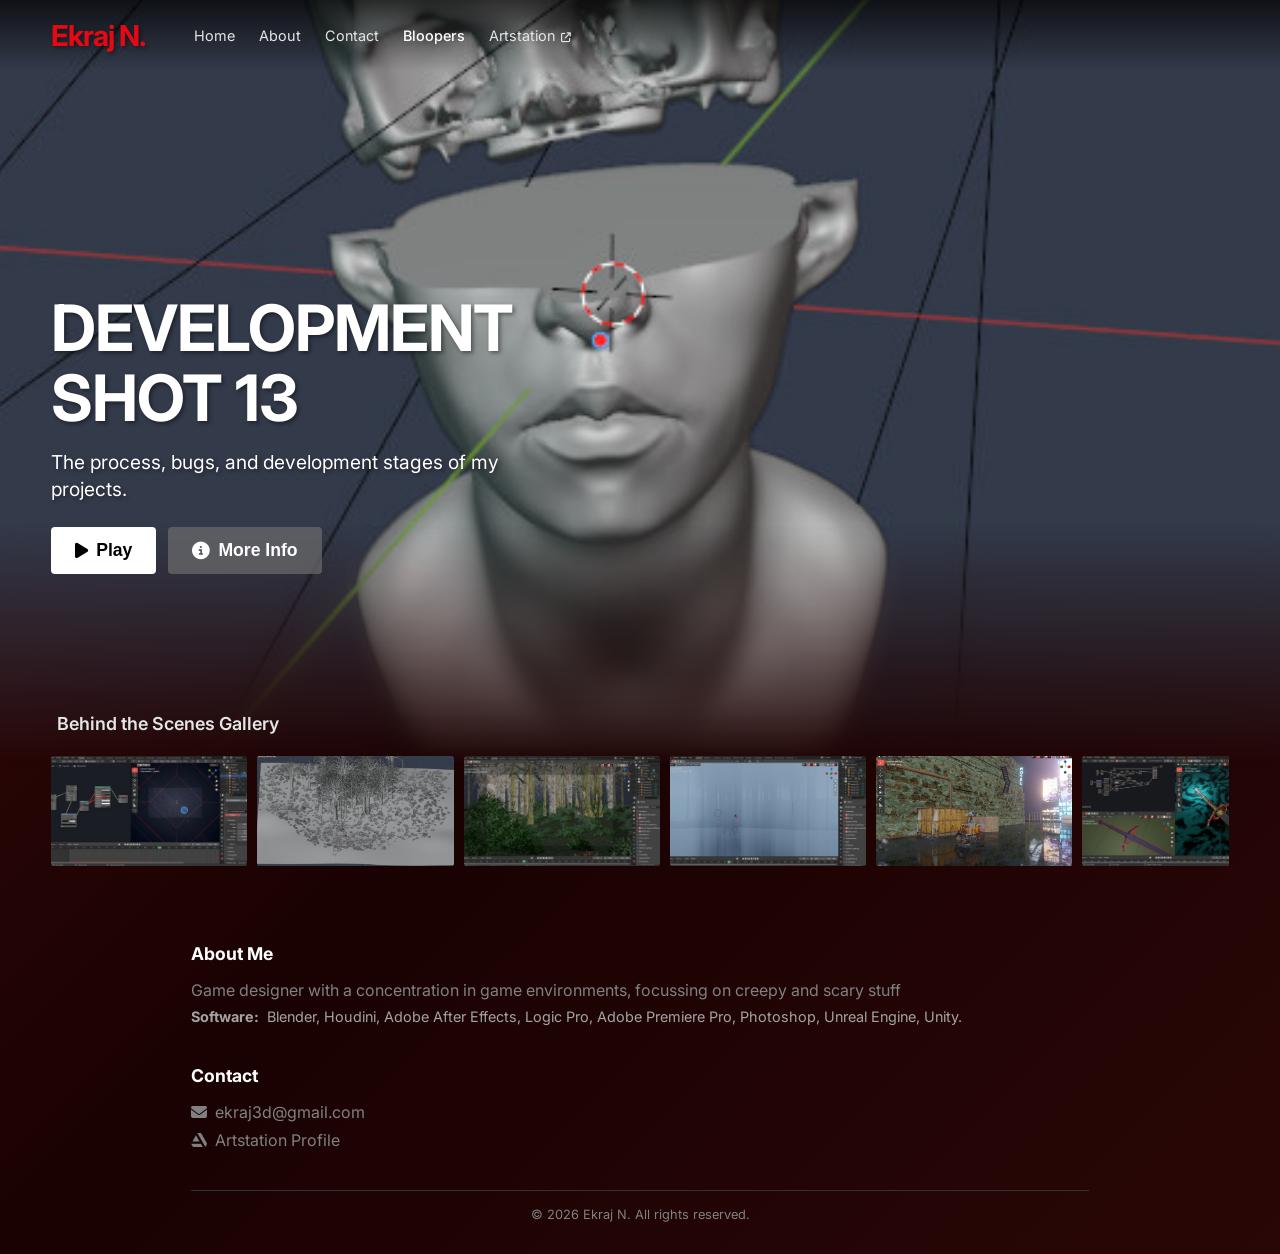
==== bloopers.html @ f1709b17 "Initial commit" ====
<!DOCTYPE html>
<html lang="en">

<head>
    <meta charset="UTF-8">
    <meta name="viewport" content="width=device-width, initial-scale=1.0">
    <title>Ekraj N. | Bloopers</title>
    <link rel="stylesheet" href="style.css">
    <link rel="preconnect" href="https://fonts.googleapis.com">
    <link rel="preconnect" href="https://fonts.gstatic.com" crossorigin>
    <link
        href="https://fonts.googleapis.com/css2?family=Netflix+Sans:wght@300;400;500;700&family=Inter:wght@300;400;600;700&display=swap"
        rel="stylesheet">
    <link rel="stylesheet" href="https://cdnjs.cloudflare.com/ajax/libs/font-awesome/6.4.0/css/all.min.css">
</head>

<body>
    <!-- Intro Animation Overlays -->
    <div class="intro-screen" id="intro-screen"></div>
    <h1 class="intro-brand" id="intro-brand">Ekraj N.</h1>

    <nav class="navbar" id="navbar">
        <div class="nav-brand" id="main-brand" style="opacity: 0;"><a href="index.html"
                style="color: inherit; text-decoration: none;">Ekraj N.</a></div>
        <ul class="nav-links">
            <li><a href="index.html">Home</a></li>
            <li><a href="#about-section">About</a></li>
            <li><a href="#contact-section">Contact</a></li>
            <li><a href="#" class="active">Bloopers</a></li>
            <li><a href="https://www.artstation.com/ekraj_1503" target="_blank" rel="noopener noreferrer">Artstation <i
                        class="fa-solid fa-arrow-up-right-from-square"
                        style="font-size: 0.7em; margin-left: 2px;"></i></a></li>
        </ul>
    </nav>

    <header class="hero" id="hero">
        <div class="hero-media-container" id="hero-media-container">
            <!-- Hero Video/Image injected here -->
            <div class="hero-vignette"></div>
        </div>
        <div class="hero-content">
            <h1 class="hero-title" id="hero-title">Behind the Scenes</h1>
            <p class="hero-description" id="hero-description">The process, bugs, and development stages of my projects.
            </p>
            <div class="hero-buttons">
                <button class="btn btn-play" id="hero-play-btn"><i class="fa-solid fa-play"></i> Play</button>
                <button class="btn btn-info" id="hero-info-btn"><i class="fa-solid fa-circle-info"></i> More
                    Info</button>
            </div>
        </div>
    </header>

    <main class="content-rows" id="main-content">
        <!-- Rows will be injected here by JS -->
    </main>

    <footer class="site-footer">
        <div class="footer-content">
            <div class="footer-section" id="about-section">
                <h3>About Me</h3>
                <p>Game designer with a concentration in game environments, focussing on creepy and scary stuff</p>
                <p class="software-skills" style="margin-top: 0.5rem; color: #a4a4a4; font-size: 0.9rem;">
                    <strong>Software:</strong> Blender, Houdini, Adobe After Effects, Logic Pro, Adobe Premiere Pro,
                    Photoshop, Unreal Engine, Unity.
                </p>
            </div>
            <div class="footer-section" id="contact-section">
                <h3>Contact</h3>
                <p><i class="fa-solid fa-envelope"></i> <a href="mailto:ekraj3d@gmail.com">ekraj3d@gmail.com</a></p>
                <p><i class="fa-brands fa-artstation"></i> <a href="https://www.artstation.com/ekraj_1503"
                        target="_blank">Artstation Profile</a></p>
            </div>
        </div>
        <div class="footer-bottom">
            <p>&copy; 2026 Ekraj N. All rights reserved.</p>
        </div>
    </footer>

    <!-- Netflix-style Modal -->
    <div class="modal-overlay" id="modal">
        <div class="modal-content">
            <button class="modal-close" id="modal-close"><i class="fa-solid fa-xmark"></i></button>
            <div class="modal-media" id="modal-media-container">
                <!-- Media injected here -->
                <div class="modal-vignette"></div>
            </div>
            <div class="modal-info">
                <h2 class="modal-title" id="modal-title">Project Title</h2>
                <div class="modal-meta">
                    <span class="match">98% Match</span>
                    <span class="year">2026</span>
                    <span class="rating">HD</span>
                </div>
                <p class="modal-desc">Design work by Ekraj N.</p>
            </div>
        </div>
    </div>

    <script src="bloopers.js"></script>
</body>

</html>
---- style.css ----
:root {
    --bg-main: #141414;
    --text-main: #ffffff;
    --text-muted: #808080;
    --red-brand: #e50914;
    --nav-bg: rgba(20, 20, 20, 0.95);
    --transition: 0.3s ease-in-out;
}

* {
    margin: 0;
    padding: 0;
    box-sizing: border-box;
}

body {
    background: linear-gradient(-45deg, #0a0101, #3a0b0b, #1a0202, #5a1010, #0a0101);
    background-size: 400% 400%;
    /* animation removed in favor of JS mouse tracking */
    background-position: 50% 50%;
    color: var(--text-main);
    font-family: 'Inter', -apple-system, BlinkMacSystemFont, 'Segoe UI', Roboto, sans-serif;
    overflow-x: hidden;
    -webkit-font-smoothing: antialiased;
}

/* Intro Animation */
.intro-brand {
    position: fixed;
    top: 50%;
    left: 50%;
    transform: translate(-50%, -50%);
    font-size: 5rem;
    color: var(--red-brand);
    font-weight: 700;
    z-index: 10000;
    margin: 0;
    text-shadow: 2px 2px 10px rgba(0, 0, 0, 0.8);
    transition: all 1s cubic-bezier(0.85, 0, 0.15, 1);
    letter-spacing: -1px;
}

.intro-brand.shrink {
    top: 35px;
    /* Half of navbar height */
    left: 4%;
    /* Match navbar padding */
    transform: translate(0, -50%);
    font-size: 1.8rem;
    text-shadow: 2px 2px 4px rgba(0, 0, 0, 0.4);
}

.intro-screen {
    position: fixed;
    top: 0;
    left: 0;
    width: 100%;
    height: 100%;
    background: #0a0101;
    /* Very dark red/black */
    z-index: 9999;
    transition: opacity 1s ease;
}

.intro-screen.fade {
    opacity: 0;
    pointer-events: none;
}

/* Typography */
h1,
h2,
h3,
h4 {
    font-weight: 700;
}

/* Navbar */
.navbar {
    position: fixed;
    top: 0;
    width: 100%;
    height: 70px;
    padding: 0 4%;
    display: flex;
    align-items: center;
    z-index: 100;
    background: linear-gradient(to bottom, rgba(0, 0, 0, 0.7) 0%, transparent 100%);
    transition: background-color var(--transition);
}

.navbar.scrolled {
    background-color: var(--bg-main);
}

.nav-brand {
    font-size: 1.8rem;
    font-weight: 700;
    color: var(--red-brand);
    margin-right: 3rem;
    text-shadow: 2px 2px 4px rgba(0, 0, 0, 0.4);
    letter-spacing: -1px;
}

.nav-links {
    list-style: none;
    display: flex;
    gap: 1.5rem;
}

.nav-links a {
    color: #e5e5e5;
    text-decoration: none;
    font-size: 0.9rem;
    transition: color 0.2s;
}

.nav-links a:hover,
.nav-links a.active {
    color: white;
    font-weight: 500;
}

/* Hero Section */
.hero {
    position: relative;
    height: 85vh;
    width: 100%;
    margin-bottom: 3vw;
}

.hero-media-container {
    position: absolute;
    top: 0;
    left: 0;
    width: 100%;
    height: 100%;
    z-index: 0;
    overflow: hidden;
    -webkit-mask-image: linear-gradient(to top, transparent 0%, black 15rem);
    mask-image: linear-gradient(to top, transparent 0%, black 15rem);
}

.hero-media-container video,
.hero-media-container img {
    width: 100%;
    height: 100%;
    object-fit: cover;
    transform: scale(1.05);
    /* Prevent edges showing on load */
}

/* The gradient that fades the video into the background row color */
.hero-vignette {
    position: absolute;
    bottom: 0;
    left: 0;
    width: 100%;
    height: 15rem;
    backdrop-filter: blur(12px);
    -webkit-backdrop-filter: blur(12px);
    -webkit-mask-image: linear-gradient(to top, black 0%, transparent 100%);
    mask-image: linear-gradient(to top, black 0%, transparent 100%);
    z-index: 1;
    pointer-events: none;
}

.hero-content {
    position: absolute;
    bottom: 25%;
    left: 4%;
    width: 40%;
    z-index: 2;
    text-shadow: 2px 2px 4px rgba(0, 0, 0, 0.45);
}

.hero-title {
    font-size: 4rem;
    line-height: 1.1;
    margin-bottom: 1rem;
    text-transform: uppercase;
    letter-spacing: -1px;
}

.hero-description {
    font-size: 1.2rem;
    font-weight: 400;
    margin-bottom: 1.5rem;
    line-height: 1.4;
    color: #fff;
    text-shadow: 2px 2px 4px rgba(0, 0, 0, 0.45);
}

.btn {
    padding: 0.8rem 1.5rem;
    border-radius: 4px;
    font-size: 1.1rem;
    font-weight: 600;
    border: none;
    cursor: pointer;
    display: inline-flex;
    align-items: center;
    gap: 0.5rem;
    transition: all 0.2s;
}

.btn-play {
    background-color: white;
    color: black;
}

.btn-play:hover {
    background-color: rgba(255, 255, 255, 0.7);
}

.btn-info {
    background-color: rgba(109, 109, 110, 0.7);
    color: white;
    margin-left: 0.5rem;
}

.btn-info:hover {
    background-color: rgba(109, 109, 110, 0.4);
}

/* Rows Content */
.content-rows {
    position: relative;
    z-index: 3;
    margin-top: -10vh;
    /* Pull up to overlap hero slightly */
}

.row {
    margin-bottom: 3vw;
    padding: 0 4%;
    position: relative;
}

.row-header {
    font-size: 1.4vw;
    font-weight: 600;
    margin-bottom: 0.5em;
    color: #e5e5e5;
    padding-left: 0.5%;
}

.slider-container {
    position: relative;
    display: flex;
    align-items: center;
}

.slider {
    display: flex;
    overflow-x: scroll;
    overflow-y: hidden;
    gap: 10px;
    padding: 1vw 0;
    scroll-behavior: smooth;
    -ms-overflow-style: none;
    /* IE and Edge */
    scrollbar-width: none;
    /* Firefox */
}

.slider::-webkit-scrollbar {
    display: none;
    /* Chrome, Safari and Opera */
}

.slider-btn {
    position: absolute;
    top: 0;
    bottom: 0;
    width: 4%;
    background: rgba(0, 0, 0, 0.5);
    border: none;
    color: white;
    font-size: 2vw;
    cursor: pointer;
    z-index: 10;
    opacity: 0;
    transition: opacity 0.2s;
    display: flex;
    align-items: center;
    justify-content: center;
}

.slider-container:hover .slider-btn {
    opacity: 1;
}

.slider-btn:hover {
    background: rgba(0, 0, 0, 0.7);
}

.slider-btn.left {
    left: -4%;
    border-top-right-radius: 4px;
    border-bottom-right-radius: 4px;
}

.slider-btn.right {
    right: -4%;
    border-top-left-radius: 4px;
    border-bottom-left-radius: 4px;
}


/* Card / Item */
.item {
    flex: 0 0 16.66%;
    /* 6 items per row approx */
    max-width: 16.66%;
    position: relative;
    border-radius: 0.2vw;
    transition: transform var(--transition);
    cursor: pointer;
}

.item-media {
    width: 100%;
    aspect-ratio: 16 / 9;
    border-radius: 0.2vw;
    object-fit: cover;
    display: block;
}

/* Netflix Hover scaling logic */
.item:hover {
    transform: scale(1.4);
    z-index: 99;
}

/* Adjust transform origins for edge items so they don't break viewport */
.item:first-child:hover {
    transform-origin: left center;
}

.item:last-child:hover {
    transform-origin: right center;
}

/* In-card hover info (appears when scaled) */
.item-info {
    position: absolute;
    bottom: 0;
    left: 0;
    right: 0;
    background: linear-gradient(to top, #141414 0%, transparent 100%);
    padding: 10px;
    opacity: 0;
    transition: opacity 0.3s;
    border-bottom-left-radius: 0.2vw;
    border-bottom-right-radius: 0.2vw;
    display: flex;
    align-items: flex-end;
}

.item:hover .item-info {
    opacity: 1;
    transition-delay: 0.2s;
    /* Wait for scale to finish */
}

.item-title {
    font-size: 0.7vw;
    font-weight: 600;
}


/* Footer */
.site-footer {
    max-width: 1000px;
    margin: 4rem auto 2rem;
    padding: 0 4%;
    color: var(--text-muted);
}

.footer-content {
    display: flex;
    justify-content: space-between;
    margin-bottom: 2rem;
    flex-wrap: wrap;
    gap: 2rem;
}

.footer-section h3 {
    color: white;
    font-size: 1.1rem;
    margin-bottom: 1rem;
}

.footer-section a {
    color: var(--text-muted);
    text-decoration: none;
    transition: color 0.2s;
}

.footer-section a:hover {
    color: white;
    text-decoration: underline;
}

.footer-section p {
    margin-bottom: 0.5rem;
    display: flex;
    align-items: center;
    gap: 8px;
}

.footer-bottom {
    font-size: 0.8rem;
    text-align: center;
    padding-top: 1rem;
    border-top: 1px solid #333;
}


/* Netflix Modal */
.modal-overlay {
    position: fixed;
    top: 0;
    left: 0;
    width: 100%;
    height: 100%;
    background-color: rgba(0, 0, 0, 0.7);
    z-index: 1000;
    display: flex;
    justify-content: center;
    align-items: flex-start;
    padding-top: 2rem;
    opacity: 0;
    pointer-events: none;
    transition: opacity 0.3s ease;
    overflow-y: auto;
}

.modal-overlay.active {
    opacity: 1;
    pointer-events: auto;
}

.modal-content {
    background-color: var(--bg-main);
    width: 90%;
    max-width: 850px;
    border-radius: 8px;
    position: relative;
    box-shadow: 0 24px 50px rgba(0, 0, 0, 0.8);
    margin-bottom: 2rem;
    overflow: hidden;
    transform: scale(0.95);
    transition: transform 0.3s ease;
}

.modal-overlay.active .modal-content {
    transform: scale(1);
}

.modal-media {
    width: 100%;
    height: 480px;
    /* ~16:9 for 850px width */
    background-color: #000;
    position: relative;
}

.modal-media video,
.modal-media img {
    width: 100%;
    height: 100%;
    object-fit: cover;
}

.modal-vignette {
    position: absolute;
    bottom: 0;
    left: 0;
    width: 100%;
    height: 10rem;
    background: linear-gradient(to top, var(--bg-main) 0%, transparent 100%);
}

.modal-close {
    position: absolute;
    top: 1rem;
    right: 1rem;
    width: 36px;
    height: 36px;
    border-radius: 50%;
    background-color: #181818;
    color: white;
    border: none;
    font-size: 1.2rem;
    cursor: pointer;
    z-index: 10;
    display: flex;
    justify-content: center;
    align-items: center;
    transition: background-color 0.2s;
}

.modal-close:hover {
    background-color: #333;
}

.modal-info {
    padding: 0 3rem 3rem;
    position: relative;
    top: -3rem;
    /* overlap over the vignette fade */
}

.modal-title {
    font-size: 2.5rem;
    margin-bottom: 1rem;
}

.modal-meta {
    display: flex;
    gap: 10px;
    align-items: center;
    font-size: 1rem;
    margin-bottom: 1rem;
}

.modal-meta .match {
    color: #46d369;
    font-weight: 600;
}

.modal-meta .rating {
    border: 1px solid #808080;
    padding: 0 0.4rem;
    border-radius: 3px;
    font-size: 0.8rem;
}

.modal-desc {
    font-size: 1.1rem;
    line-height: 1.5;
    color: #fff;
    max-width: 80%;
}

/* Responsive adjustments */
@media (max-width: 1024px) {
    .item {
        flex: 0 0 25%;
        max-width: 25%;
    }

    .hero-content {
        width: 60%;
    }

    .hero-title {
        font-size: 3rem;
    }
}

@media (max-width: 768px) {
    .item {
        flex: 0 0 33.33%;
        max-width: 33.33%;
    }

    .hero-content {
        width: 80%;
    }

    .hero-title {
        font-size: 2.5rem;
    }

    .modal-media {
        height: 300px;
    }

    .modal-info {
        padding: 0 1.5rem 2rem;
        top: -1.5rem;
    }
}

@media (max-width: 480px) {
    .item {
        flex: 0 0 50%;
        max-width: 50%;
    }

    .nav-links {
        display: none;
    }
}

/* Custom Scrollbar */
::-webkit-scrollbar {
    width: 8px;
    height: 8px;
    background-color: var(--bg-main);
}

::-webkit-scrollbar-track {
    background: var(--bg-main);
}

::-webkit-scrollbar-thumb {
    background: var(--red-brand);
    border-radius: 4px;
}

::-webkit-scrollbar-thumb:hover {
    background: #f40612;
}
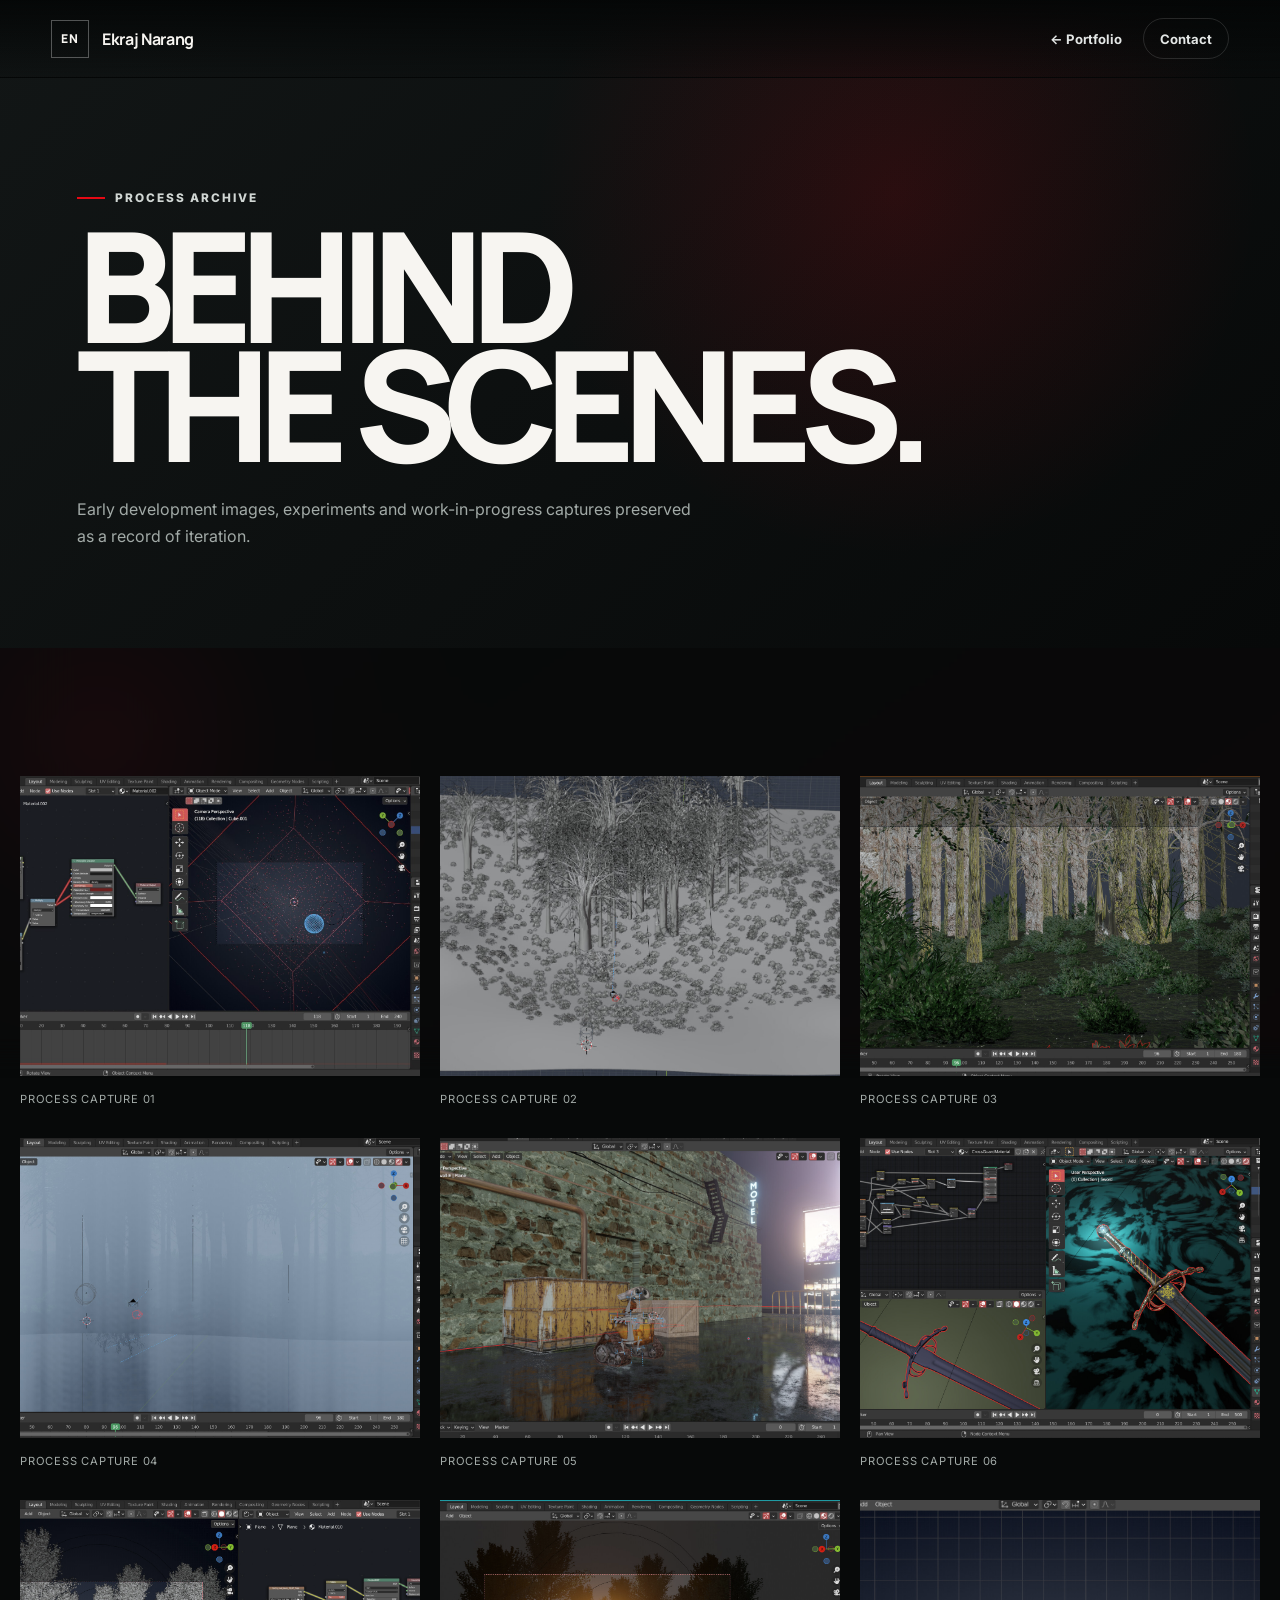
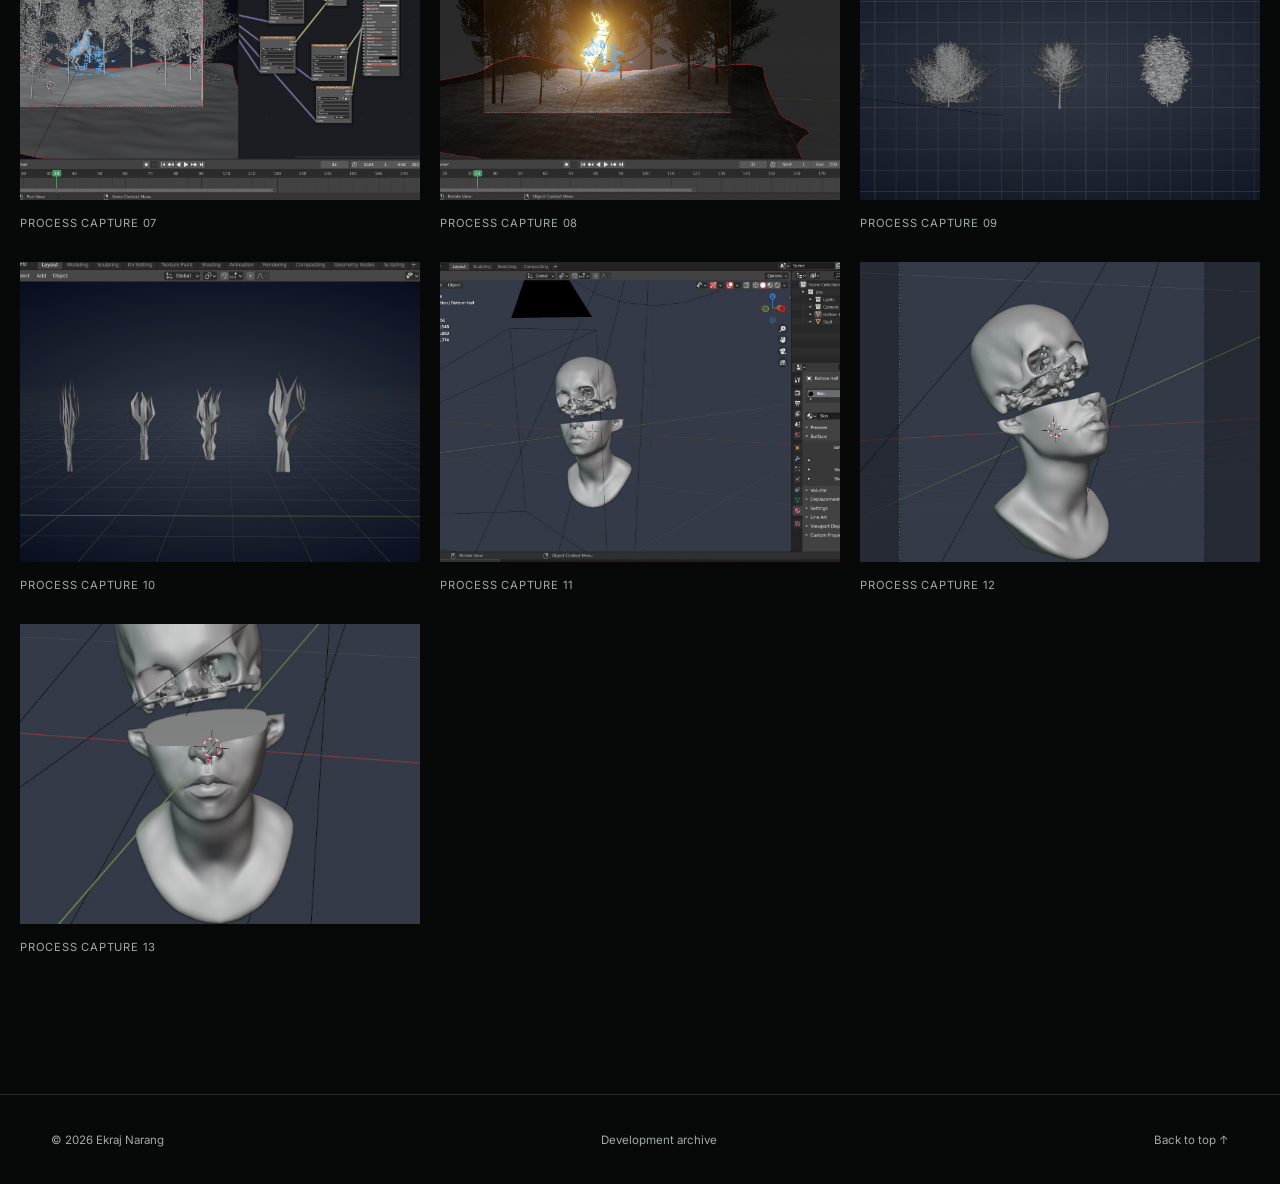
==== commit 52a50eb8: "Launch role-focused portfolio case studies and reel" ====
--- a/bloopers.html
+++ b/bloopers.html
@@ -1,102 +1,25 @@
 <!DOCTYPE html>
 <html lang="en">
-
 <head>
     <meta charset="UTF-8">
     <meta name="viewport" content="width=device-width, initial-scale=1.0">
-    <title>Ekraj N. | Bloopers</title>
-    <link rel="stylesheet" href="style.css">
+    <meta name="description" content="Development archive and behind-the-scenes work by Ekraj Narang.">
+    <meta name="theme-color" content="#070909">
+    <title>Development Archive | Ekraj Narang</title>
     <link rel="preconnect" href="https://fonts.googleapis.com">
     <link rel="preconnect" href="https://fonts.gstatic.com" crossorigin>
-    <link
-        href="https://fonts.googleapis.com/css2?family=Netflix+Sans:wght@300;400;500;700&family=Inter:wght@300;400;600;700&display=swap"
-        rel="stylesheet">
-    <link rel="stylesheet" href="https://cdnjs.cloudflare.com/ajax/libs/font-awesome/6.4.0/css/all.min.css">
+    <link href="https://fonts.googleapis.com/css2?family=Inter:wght@400;500;600;700;800&amp;family=Manrope:wght@500;600;700;800&amp;display=swap" rel="stylesheet">
+    <link rel="stylesheet" href="style.css">
 </head>
-
 <body>
-    <!-- Intro Animation Overlays -->
-    <div class="intro-screen" id="intro-screen"></div>
-    <h1 class="intro-brand" id="intro-brand">Ekraj N.</h1>
-
-    <nav class="navbar" id="navbar">
-        <div class="nav-brand" id="main-brand" style="opacity: 0;"><a href="index.html"
-                style="color: inherit; text-decoration: none;">Ekraj N.</a></div>
-        <ul class="nav-links">
-            <li><a href="index.html">Home</a></li>
-            <li><a href="#about-section">About</a></li>
-            <li><a href="#contact-section">Contact</a></li>
-            <li><a href="#" class="active">Bloopers</a></li>
-            <li><a href="https://www.artstation.com/ekraj_1503" target="_blank" rel="noopener noreferrer">Artstation <i
-                        class="fa-solid fa-arrow-up-right-from-square"
-                        style="font-size: 0.7em; margin-left: 2px;"></i></a></li>
-        </ul>
-    </nav>
-
-    <header class="hero" id="hero">
-        <div class="hero-media-container" id="hero-media-container">
-            <!-- Hero Video/Image injected here -->
-            <div class="hero-vignette"></div>
-        </div>
-        <div class="hero-content">
-            <h1 class="hero-title" id="hero-title">Behind the Scenes</h1>
-            <p class="hero-description" id="hero-description">The process, bugs, and development stages of my projects.
-            </p>
-            <div class="hero-buttons">
-                <button class="btn btn-play" id="hero-play-btn"><i class="fa-solid fa-play"></i> Play</button>
-                <button class="btn btn-info" id="hero-info-btn"><i class="fa-solid fa-circle-info"></i> More
-                    Info</button>
-            </div>
-        </div>
-    </header>
-
-    <main class="content-rows" id="main-content">
-        <!-- Rows will be injected here by JS -->
+    <a class="skip-link" href="#archive-content">Skip to archive</a>
+    <nav class="site-nav scrolled" aria-label="Archive navigation"><a class="brand" href="index.html"><span class="brand-mark">EN</span><span class="brand-name">Ekraj Narang</span></a><div class="case-nav"><a href="index.html#work">← Portfolio</a><a class="nav-contact" href="mailto:ekraj.1503@icloud.com">Contact</a></div></nav>
+    <main id="archive-content">
+        <header class="archive-hero"><div><p class="eyebrow"><span></span> Process archive</p><h1>Behind<br>the scenes.</h1><p>Early development images, experiments and work-in-progress captures preserved as a record of iteration.</p></div></header>
+        <section class="section"><div class="archive-grid" id="archive-grid"></div></section>
     </main>
-
-    <footer class="site-footer">
-        <div class="footer-content">
-            <div class="footer-section" id="about-section">
-                <h3>About Me</h3>
-                <p>Game designer with a concentration in game environments, focussing on creepy and scary stuff</p>
-                <p class="software-skills" style="margin-top: 0.5rem; color: #a4a4a4; font-size: 0.9rem;">
-                    <strong>Software:</strong> Blender, Houdini, Adobe After Effects, Logic Pro, Adobe Premiere Pro,
-                    Photoshop, Unreal Engine, Unity.
-                </p>
-            </div>
-            <div class="footer-section" id="contact-section">
-                <h3>Contact</h3>
-                <p><i class="fa-solid fa-envelope"></i> <a href="mailto:ekraj3d@gmail.com">ekraj3d@gmail.com</a></p>
-                <p><i class="fa-brands fa-artstation"></i> <a href="https://www.artstation.com/ekraj_1503"
-                        target="_blank">Artstation Profile</a></p>
-            </div>
-        </div>
-        <div class="footer-bottom">
-            <p>&copy; 2026 Ekraj N. All rights reserved.</p>
-        </div>
-    </footer>
-
-    <!-- Netflix-style Modal -->
-    <div class="modal-overlay" id="modal">
-        <div class="modal-content">
-            <button class="modal-close" id="modal-close"><i class="fa-solid fa-xmark"></i></button>
-            <div class="modal-media" id="modal-media-container">
-                <!-- Media injected here -->
-                <div class="modal-vignette"></div>
-            </div>
-            <div class="modal-info">
-                <h2 class="modal-title" id="modal-title">Project Title</h2>
-                <div class="modal-meta">
-                    <span class="match">98% Match</span>
-                    <span class="year">2026</span>
-                    <span class="rating">HD</span>
-                </div>
-                <p class="modal-desc">Design work by Ekraj N.</p>
-            </div>
-        </div>
-    </div>
-
-    <script src="bloopers.js"></script>
+    <footer class="site-footer"><span>© 2026 Ekraj Narang</span><span>Development archive</span><a href="#archive-content">Back to top ↑</a></footer>
+    <div class="lightbox" id="lightbox" aria-hidden="true" role="dialog" aria-modal="true" aria-label="Media viewer"><button class="lightbox-close" type="button" aria-label="Close media viewer">×</button><div class="lightbox-stage"></div><p class="lightbox-title"></p></div>
+    <script src="bloopers.js"></script><script src="script.js"></script>
 </body>
-
-</html>+</html>
--- a/style.css
+++ b/style.css
@@ -1,617 +1,61 @@
-:root {
-    --bg-main: #141414;
-    --text-main: #ffffff;
-    --text-muted: #808080;
-    --red-brand: #e50914;
-    --nav-bg: rgba(20, 20, 20, 0.95);
-    --transition: 0.3s ease-in-out;
-}
+:root{--bg:#070909;--surface:#0d1111;--surface-2:#131818;--text:#f7f5f1;--muted:#a2aaa7;--line:rgba(255,255,255,.13);--accent:#e50914;--accent-soft:#ff3942;--teal:#36d0bd;--pointer-x:54%;--pointer-y:32%;--pointer-x-alt:16%;--pointer-y-alt:74%;--max:1240px;--nav-height:78px;--ease:cubic-bezier(.2,.75,.2,1)}
+*{box-sizing:border-box}html{scroll-behavior:smooth;background:var(--bg)}body{position:relative;isolation:isolate;min-height:100vh;margin:0;background:var(--bg);color:var(--text);font-family:"Inter",system-ui,sans-serif;-webkit-font-smoothing:antialiased;overflow-x:hidden}body::before{content:"";position:fixed;z-index:-1;inset:-12vmax;pointer-events:none;background:radial-gradient(48vmax circle at var(--pointer-x) var(--pointer-y),rgba(54,208,189,.105),rgba(23,92,85,.04) 28%,transparent 66%),radial-gradient(44vmax circle at var(--pointer-x-alt) var(--pointer-y-alt),rgba(164,12,39,.1),rgba(92,8,28,.035) 32%,transparent 68%),linear-gradient(145deg,#080a0a 0%,#070909 52%,#0b0708 100%);filter:blur(10px);transform:translateZ(0)}img{display:block;max-width:100%}a{color:inherit}.sr-only{position:absolute;width:1px;height:1px;padding:0;margin:-1px;overflow:hidden;clip:rect(0,0,0,0);white-space:nowrap;border:0}.skip-link{position:fixed;top:10px;left:10px;z-index:9999;padding:.8rem 1rem;background:white;color:black;transform:translateY(-150%)}.skip-link:focus{transform:translateY(0)}
+.site-nav{position:fixed;inset:0 0 auto;z-index:1000;height:var(--nav-height);padding:0 clamp(1.2rem,4vw,4rem);display:flex;align-items:center;justify-content:space-between;background:linear-gradient(180deg,rgba(4,6,6,.92),rgba(4,6,6,.15));border-bottom:1px solid transparent;transition:background .3s,border-color .3s}.site-nav.scrolled{background:rgba(7,9,9,.9);border-color:var(--line);backdrop-filter:blur(18px)}.brand{display:inline-flex;align-items:center;gap:.8rem;text-decoration:none}.brand-mark{width:38px;height:38px;display:grid;place-items:center;border:1px solid rgba(255,255,255,.3);font-family:"Manrope",sans-serif;font-size:.76rem;font-weight:800;letter-spacing:.08em}.brand-name{font-family:"Manrope",sans-serif;font-weight:700;letter-spacing:-.02em}.nav-links{display:flex;align-items:center;gap:clamp(1rem,2vw,2rem)}.nav-links a{color:#e2e5e3;text-decoration:none;font-size:.86rem;font-weight:600}.nav-links a:hover,.nav-links a:focus-visible{color:white}.nav-contact{border:1px solid var(--line);padding:.7rem 1rem;border-radius:999px}.nav-toggle{display:none;background:none;border:0;width:42px;height:42px;color:white}.nav-toggle>span:not(.sr-only){display:block;width:24px;height:1px;margin:6px auto;background:currentColor}
+.portfolio-hero{position:relative;min-height:100svh;display:flex;align-items:flex-end;padding:calc(var(--nav-height) + 5rem) clamp(1.2rem,6vw,6rem) 9rem;isolation:isolate}.hero-media,.hero-shade{position:absolute;inset:0;z-index:-2}.hero-media img{width:100%;height:100%;object-fit:cover;object-position:center 58%;filter:saturate(.76) contrast(1.06) brightness(.68);transform:scale(1.015)}.hero-shade{z-index:-1;background:linear-gradient(90deg,rgba(2,4,4,.97) 0%,rgba(2,4,4,.78) 42%,rgba(2,4,4,.18) 72%),linear-gradient(0deg,#070909 0%,transparent 36%),radial-gradient(circle at 74% 46%,transparent 0,rgba(0,0,0,.3) 68%)}.hero-copy{width:min(810px,75vw)}.eyebrow{margin:0 0 1.2rem;display:flex;align-items:center;gap:.65rem;color:#d0d6d3;font-size:.74rem;font-weight:800;letter-spacing:.16em;text-transform:uppercase}.eyebrow>span{width:28px;height:2px;background:var(--accent)}.hero-copy h1,.section h2{font-family:"Manrope",sans-serif;letter-spacing:-.055em;line-height:.98}.hero-copy h1{margin:0;max-width:790px;font-size:clamp(3.25rem,7.4vw,7.2rem)}.hero-lede{max-width:690px;margin:1.65rem 0 0;color:#d4d8d6;font-size:clamp(1rem,1.5vw,1.28rem);line-height:1.7}.hero-actions{margin-top:2.1rem;display:flex;flex-wrap:wrap;gap:.8rem}.button{min-height:50px;display:inline-flex;align-items:center;justify-content:center;padding:.85rem 1.2rem;border-radius:4px;text-decoration:none;font-size:.9rem;font-weight:800;transition:transform .25s var(--ease),background .25s,color .25s}.button:hover{transform:translateY(-2px)}.button-primary{background:var(--text);color:#090b0b}.button-primary:hover{background:var(--accent-soft);color:white}.button-ghost{border:1px solid rgba(255,255,255,.28);background:rgba(255,255,255,.07);backdrop-filter:blur(12px)}.button-ghost:hover{background:rgba(255,255,255,.14)}.hero-proof{position:absolute;left:clamp(1.2rem,6vw,6rem);right:clamp(1.2rem,6vw,6rem);bottom:2rem;display:flex;gap:clamp(1.2rem,4vw,4rem);padding-top:1.25rem;border-top:1px solid var(--line)}.hero-proof div{display:flex;align-items:baseline;gap:.65rem}.hero-proof strong{font-family:"Manrope",sans-serif;font-size:1.15rem}.hero-proof span{color:var(--muted);font-size:.75rem}.scroll-cue{position:absolute;right:clamp(1.2rem,4vw,4rem);bottom:2rem;width:32px;height:32px;border:1px solid var(--line);border-radius:50%}.scroll-cue span{position:absolute;width:6px;height:6px;left:12px;top:10px;border-right:1px solid white;border-bottom:1px solid white;transform:rotate(45deg)}
+.section{width:min(calc(100% - 2.4rem),var(--max));margin:0 auto;padding:clamp(5.5rem,10vw,9rem) 0}.section-heading{display:grid;grid-template-columns:1.1fr .9fr;gap:3rem;align-items:end;margin-bottom:2.4rem}.section-heading .eyebrow{grid-column:1/-1;margin-bottom:-.8rem}.section h2{margin:0;font-size:clamp(2.7rem,6vw,5.8rem)}.section-heading>p:last-child{margin:0 0 .35rem;color:var(--muted);line-height:1.7}.featured-section{border-bottom:1px solid var(--line)}.feature-card{display:grid;grid-template-columns:minmax(0,1.45fr) minmax(320px,.55fr);background:var(--surface);border:1px solid var(--line);overflow:hidden}.feature-image{position:relative;min-height:520px;overflow:hidden}.feature-image img{width:100%;height:100%;object-fit:cover;transition:transform .8s var(--ease),filter .5s}.feature-image::after{content:"";position:absolute;inset:0;background:linear-gradient(0deg,rgba(0,0,0,.52),transparent 45%)}.feature-image:hover img{transform:scale(1.035);filter:brightness(1.08)}.play-chip{position:absolute;z-index:1;left:1.4rem;bottom:1.4rem;display:inline-flex;align-items:center;gap:.6rem;padding:.75rem 1rem;background:rgba(7,9,9,.72);border:1px solid rgba(255,255,255,.25);border-radius:999px;backdrop-filter:blur(12px);font-size:.82rem;font-weight:800}.feature-details{padding:clamp(2rem,4vw,4.2rem);display:flex;flex-direction:column;justify-content:center}.project-kicker{color:var(--teal);font-size:.72rem;font-weight:800;letter-spacing:.08em;text-transform:uppercase}.feature-details h3{margin:.55rem 0 1.2rem;font-family:"Manrope",sans-serif;font-size:clamp(1.7rem,3vw,2.7rem);line-height:1.12;letter-spacing:-.04em}.feature-details>p:not(.project-kicker){margin:0;color:var(--muted);line-height:1.72}.tag-list{display:flex;flex-wrap:wrap;gap:.5rem;list-style:none;padding:0;margin:1.8rem 0}.tag-list li{padding:.52rem .7rem;border:1px solid var(--line);border-radius:999px;color:#d7dcda;font-size:.72rem}.placeholder-section{min-height:40vh;border-bottom:1px solid var(--line)}
+@media(max-width:900px){.nav-toggle{display:block}.nav-links{position:fixed;inset:var(--nav-height) 0 auto;padding:1.2rem;flex-direction:column;align-items:stretch;background:rgba(7,9,9,.98);border-bottom:1px solid var(--line);transform:translateY(-120%);opacity:0;transition:.35s var(--ease)}.nav-links.open{transform:translateY(0);opacity:1}.nav-links a{padding:.8rem}.nav-contact{text-align:center}.portfolio-hero{padding-bottom:11rem}.hero-copy{width:100%}.hero-shade{background:linear-gradient(90deg,rgba(2,4,4,.93),rgba(2,4,4,.45)),linear-gradient(0deg,#070909 0%,transparent 55%)}.hero-proof{flex-wrap:wrap;gap:.75rem 1.4rem}.hero-proof div{flex-direction:column;gap:.1rem}.scroll-cue{display:none}.section-heading,.feature-card{grid-template-columns:1fr}.feature-image{min-height:420px}}
+@media(max-width:560px){.brand-name{display:none}.portfolio-hero{min-height:860px;padding-top:8rem}.hero-media img{object-position:62% center}.hero-copy h1{font-size:clamp(3.1rem,15vw,4.7rem)}.hero-lede{font-size:.96rem}.hero-actions .button{width:100%}.hero-proof span{max-width:110px}.feature-image{min-height:320px}}
+@media(prefers-reduced-motion:reduce){*,*::before,*::after{scroll-behavior:auto!important;transition-duration:.01ms!important;animation-duration:.01ms!important}}
 
-* {
-    margin: 0;
-    padding: 0;
-    box-sizing: border-box;
-}
+/* Shared interaction and editorial sections */
+.reveal{opacity:0;transform:translateY(24px);transition:opacity .7s var(--ease),transform .7s var(--ease)}
+.reveal.visible{opacity:1;transform:none}
+.text-link{width:fit-content;text-decoration:none;padding-bottom:.25rem;border-bottom:1px solid var(--accent);font-size:.84rem;font-weight:800}.text-link span{margin-left:.35rem}
+.work-section,.experience-section,.resume-section,.about-section{border-bottom:1px solid var(--line)}
+.filter-bar{display:flex;flex-wrap:wrap;gap:.5rem;margin:0 0 2rem}.filter-button{border:1px solid var(--line);border-radius:999px;background:transparent;color:var(--muted);padding:.72rem 1rem;font:700 .76rem "Inter",sans-serif;cursor:pointer;transition:.25s}.filter-button:hover,.filter-button:focus-visible,.filter-button.active{background:var(--text);border-color:var(--text);color:#070909}
+.work-grid{display:grid;grid-template-columns:repeat(12,1fr);gap:1.5rem}.work-card{grid-column:span 4}.work-card:nth-child(1),.work-card:nth-child(6),.work-card:nth-child(11),.work-card:nth-child(16),.work-card:nth-child(21){grid-column:span 8}.work-card[hidden]{display:none}.media-button{position:relative;width:100%;aspect-ratio:16/10;padding:0;border:0;background:#111;overflow:hidden;cursor:zoom-in}.media-button img,.media-button video{width:100%;height:100%;object-fit:cover;filter:saturate(.82) contrast(1.04);transition:transform .65s var(--ease),filter .4s}.media-button:hover img,.media-button:hover video{transform:scale(1.04);filter:saturate(1) brightness(1.06)}.media-button::after{content:"";position:absolute;inset:0;background:linear-gradient(0deg,rgba(0,0,0,.65),transparent 45%);pointer-events:none}.media-type{position:absolute;z-index:1;left:1rem;bottom:1rem;color:#fff;font-size:.68rem;font-weight:800;letter-spacing:.08em;text-transform:uppercase}.work-card h3{margin:1rem 0 .35rem;font:700 1.15rem "Manrope",sans-serif;letter-spacing:-.025em}.work-card p{margin:0;color:var(--muted);font-size:.86rem;line-height:1.6}
+.discipline-band{overflow:hidden;border-block:1px solid var(--line);background:#0b0e0e}.discipline-track{width:max-content;display:flex;align-items:center;gap:2.2rem;padding:1.35rem 0;animation:drift 24s linear infinite;font:700 clamp(1rem,2vw,1.5rem) "Manrope",sans-serif;text-transform:uppercase;letter-spacing:.03em;white-space:nowrap}.discipline-track i{color:var(--accent);font-size:.5rem}@keyframes drift{to{transform:translateX(-25%)}}
+.experience-list{border-top:1px solid var(--line)}.experience-card{display:grid;grid-template-columns:70px minmax(0,1fr) auto;gap:2rem;align-items:center;padding:2.3rem 0;border-bottom:1px solid var(--line)}.experience-number{color:#626b68;font:600 .78rem "Manrope",sans-serif}.experience-card h3{margin:.35rem 0 .6rem;font:700 clamp(1.5rem,3vw,2.35rem) "Manrope",sans-serif;letter-spacing:-.04em}.experience-card p:not(.project-kicker){max-width:780px;margin:0;color:var(--muted);line-height:1.65}.circle-link{width:48px;height:48px;display:grid;place-items:center;border:1px solid var(--line);border-radius:50%;text-decoration:none;font-size:1.1rem;transition:.25s}.circle-link:hover{background:var(--accent);border-color:var(--accent);transform:rotate(10deg)}.status-chip{padding:.6rem .8rem;border:1px solid var(--line);border-radius:999px;color:var(--muted);font-size:.7rem;white-space:nowrap}
+.resume-grid{display:grid;grid-template-columns:repeat(3,1fr);gap:1px;background:var(--line);border:1px solid var(--line)}.resume-card{min-height:215px;padding:1.7rem;display:flex;flex-direction:column;background:var(--surface);text-decoration:none;transition:background .3s,transform .3s}.resume-card:hover{background:#19201f;transform:translateY(-3px)}.resume-card>span{color:var(--accent);font-size:.7rem;font-weight:800}.resume-card h3{margin:auto 0 1.6rem;font:700 1.4rem/1.15 "Manrope",sans-serif;letter-spacing:-.035em}.resume-card b{color:var(--muted);font-size:.72rem}.resume-card:hover b{color:white}
+.about-section{display:grid;grid-template-columns:1.05fr .95fr;gap:clamp(3rem,8vw,8rem);align-items:center}.about-copy h2{margin:0 0 2rem;font:700 clamp(3rem,6vw,6rem)/.98 "Manrope",sans-serif;letter-spacing:-.06em}.about-copy>p:not(.eyebrow){max-width:680px;color:var(--muted);line-height:1.8}.social-links{display:flex;flex-wrap:wrap;gap:1.2rem;margin-top:2rem}.social-links a{font-size:.8rem;font-weight:800;text-decoration:none;border-bottom:1px solid var(--line);padding-bottom:.3rem}.site-build-card{padding:clamp(2rem,4vw,3.5rem);background:linear-gradient(145deg,#161b1a,#0c1010);border:1px solid var(--line)}.site-build-card h3{margin:.7rem 0 1rem;font:700 clamp(2rem,4vw,3.3rem)/1.02 "Manrope",sans-serif;letter-spacing:-.05em}.site-build-card>p:not(.project-kicker){color:var(--muted);line-height:1.7}.site-build-card ul{margin:1.6rem 0 2rem;padding:0;list-style:none}.site-build-card li{padding:.65rem 0;border-bottom:1px solid var(--line);color:#dbe0de;font-size:.82rem}
+.contact-section{padding:clamp(6rem,13vw,12rem) 1.2rem;text-align:center;background:radial-gradient(circle at 50% 45%,rgba(229,9,20,.14),transparent 37%),#080a0a}.contact-inner{width:min(100%,980px);margin:auto}.contact-inner .eyebrow{justify-content:center}.contact-inner h2{margin:0 auto 2.2rem;font:700 clamp(3rem,8vw,7rem)/.96 "Manrope",sans-serif;letter-spacing:-.065em}.site-footer{min-height:90px;padding:1.3rem clamp(1.2rem,4vw,4rem);display:flex;align-items:center;justify-content:space-between;gap:1rem;border-top:1px solid var(--line);color:var(--muted);font-size:.72rem}.site-footer a{text-decoration:none}
+.lightbox{position:fixed;inset:0;z-index:3000;display:grid;place-items:center;padding:3.5rem 1.2rem 1.5rem;background:rgba(3,4,4,.94);backdrop-filter:blur(16px);opacity:0;visibility:hidden;transition:.3s}.lightbox.open{opacity:1;visibility:visible}.lightbox-stage{width:min(1200px,94vw);height:min(76vh,800px);display:grid;place-items:center}.lightbox-stage img,.lightbox-stage video{max-width:100%;max-height:100%;object-fit:contain}.lightbox-close{position:absolute;top:1.2rem;right:1.5rem;width:46px;height:46px;border:1px solid var(--line);border-radius:50%;background:#111;color:white;font-size:1.7rem;cursor:pointer}.lightbox-title{margin:.8rem 0 0;color:#dbe0de;font-size:.8rem;font-weight:700}
 
-body {
-    background: linear-gradient(-45deg, #0a0101, #3a0b0b, #1a0202, #5a1010, #0a0101);
-    background-size: 400% 400%;
-    /* animation removed in favor of JS mouse tracking */
-    background-position: 50% 50%;
-    color: var(--text-main);
-    font-family: 'Inter', -apple-system, BlinkMacSystemFont, 'Segoe UI', Roboto, sans-serif;
-    overflow-x: hidden;
-    -webkit-font-smoothing: antialiased;
-}
+/* Case study */
+.case-study-page{background:#080a0a}.case-nav{display:flex;align-items:center;gap:1.3rem}.case-nav a{color:#e3e6e5;text-decoration:none;font-size:.82rem;font-weight:700}.case-hero{position:relative;min-height:100svh;padding:calc(var(--nav-height) + 5rem) clamp(1.2rem,6vw,6rem) 10rem;display:flex;align-items:flex-end;isolation:isolate}.case-hero-media,.case-hero-shade{position:absolute;inset:0;z-index:-2}.case-hero-media img{width:100%;height:100%;object-fit:cover;object-position:center;filter:brightness(.62) saturate(.78)}.case-hero-shade{z-index:-1;background:linear-gradient(90deg,rgba(2,4,4,.94),rgba(2,4,4,.22) 70%),linear-gradient(0deg,#080a0a,transparent 45%)}.case-hero-copy{max-width:900px}.case-hero-copy h1{margin:0;font:800 clamp(4.8rem,12vw,11.5rem)/.78 "Manrope",sans-serif;letter-spacing:-.085em;text-transform:uppercase}.case-hero-copy>p:last-child{max-width:650px;color:#d4d8d6;font-size:clamp(1rem,1.5vw,1.25rem);line-height:1.65}.case-meta{position:absolute;left:clamp(1.2rem,6vw,6rem);right:clamp(1.2rem,6vw,6rem);bottom:2rem;display:grid;grid-template-columns:1.6fr .7fr .7fr 1fr;gap:1.5rem;padding-top:1.3rem;border-top:1px solid var(--line)}.case-meta div{display:flex;flex-direction:column;gap:.35rem}.case-meta span{color:var(--muted);font-size:.65rem;text-transform:uppercase;letter-spacing:.11em}.case-meta strong{font-size:.78rem;line-height:1.4}
+.case-section{width:min(calc(100% - 2.4rem),var(--max));margin:0 auto;padding:clamp(5.5rem,10vw,9rem) 0;border-bottom:1px solid var(--line)}.case-intro{display:grid;grid-template-columns:1.05fr .95fr;gap:clamp(3rem,9vw,9rem)}.case-statement h2,.story-heading h2,.outcome-copy h2{margin:0;font:700 clamp(2.8rem,6vw,5.8rem)/.98 "Manrope",sans-serif;letter-spacing:-.06em}.case-body p{margin:0 0 1.3rem;color:var(--muted);font-size:clamp(1rem,1.35vw,1.16rem);line-height:1.85}.contribution-grid{display:grid;grid-template-columns:repeat(3,1fr);gap:1px;margin-top:2rem;background:var(--line);border:1px solid var(--line)}.contribution-card{min-height:310px;padding:2rem;background:var(--surface)}.contribution-card>span{color:var(--accent);font-size:.7rem;font-weight:800}.contribution-card h3{margin:4rem 0 1rem;font:700 1.55rem "Manrope",sans-serif;letter-spacing:-.04em}.contribution-card p{color:var(--muted);line-height:1.7;font-size:.88rem}
+.story-heading{display:grid;grid-template-columns:1.1fr .9fr;gap:2rem;align-items:end;margin-bottom:3rem}.story-heading .eyebrow{grid-column:1/-1;margin-bottom:-.3rem}.story-heading>p:last-child{margin:0;color:var(--muted);line-height:1.75}.media-pair{display:grid;grid-template-columns:1fr 1fr;gap:1.5rem;margin-bottom:1.5rem}.compact-pair{grid-template-columns:1.35fr .65fr}.gallery-figure{margin:0}.gallery-figure button,.outcome-image button{width:100%;padding:0;border:0;background:#101313;cursor:zoom-in;overflow:hidden}.gallery-figure button{aspect-ratio:16/10}.gallery-figure img,.outcome-image img{width:100%;height:100%;object-fit:cover;transition:transform .65s var(--ease),filter .4s}.gallery-figure button:hover img,.outcome-image button:hover img{transform:scale(1.025);filter:brightness(1.08)}.gallery-figure figcaption{display:grid;grid-template-columns:auto 1fr;gap:1rem;padding:.9rem 0}.gallery-figure figcaption span{font-size:.73rem;font-weight:800;text-transform:uppercase;letter-spacing:.06em}.gallery-figure figcaption p{margin:0;color:var(--muted);font-size:.78rem;text-align:right}.dark-panel{position:relative}.dark-panel::before{content:"";position:absolute;z-index:-1;top:0;bottom:0;left:50%;width:100vw;transform:translateX(-50%);background:#0b0e0e}.process-grid,.asset-grid{display:grid;grid-template-columns:repeat(2,1fr);gap:1.5rem}.comparison-row{display:grid;grid-template-columns:1fr 80px 1fr;align-items:center;gap:1.5rem;margin-bottom:3rem}.comparison-arrow{display:grid;place-items:center;width:52px;height:52px;margin:auto;border:1px solid var(--line);border-radius:50%;color:var(--accent)}.reference-figure{position:relative}.reference-figure::before{content:"External reference";position:absolute;z-index:2;left:.8rem;top:.8rem;padding:.45rem .6rem;background:#080a0a;border:1px solid var(--line);font-size:.62rem;font-weight:800;text-transform:uppercase}.asset-grid{grid-template-columns:repeat(4,1fr)}.asset-grid .gallery-figure button{aspect-ratio:1/1}.outcome-section{display:grid;grid-template-columns:1.1fr .9fr;gap:clamp(3rem,7vw,7rem);align-items:center}.outcome-image button{aspect-ratio:1/1}.outcome-copy p:not(.eyebrow){color:var(--muted);line-height:1.8;margin:1.5rem 0 2rem}
 
-/* Intro Animation */
-.intro-brand {
-    position: fixed;
-    top: 50%;
-    left: 50%;
-    transform: translate(-50%, -50%);
-    font-size: 5rem;
-    color: var(--red-brand);
-    font-weight: 700;
-    z-index: 10000;
-    margin: 0;
-    text-shadow: 2px 2px 10px rgba(0, 0, 0, 0.8);
-    transition: all 1s cubic-bezier(0.85, 0, 0.15, 1);
-    letter-spacing: -1px;
-}
+@media(max-width:900px){.work-card,.work-card:nth-child(1),.work-card:nth-child(6),.work-card:nth-child(11),.work-card:nth-child(16),.work-card:nth-child(21){grid-column:span 6}.resume-grid{grid-template-columns:repeat(2,1fr)}.about-section,.case-intro,.outcome-section{grid-template-columns:1fr}.case-meta{grid-template-columns:1.5fr 1fr 1fr}.case-meta div:last-child{display:none}.contribution-grid{grid-template-columns:1fr}.contribution-card{min-height:220px}.contribution-card h3{margin-top:2.5rem}.story-heading{grid-template-columns:1fr}.story-heading .eyebrow{grid-column:auto}.process-grid{grid-template-columns:1fr 1fr}.asset-grid{grid-template-columns:repeat(2,1fr)}}
+@media(max-width:600px){.work-grid{gap:2rem}.work-card,.work-card:nth-child(1),.work-card:nth-child(6),.work-card:nth-child(11),.work-card:nth-child(16),.work-card:nth-child(21){grid-column:span 12}.experience-card{grid-template-columns:32px 1fr;gap:1rem}.experience-card>:last-child{grid-column:2}.resume-grid{grid-template-columns:1fr}.site-footer{flex-direction:column;align-items:flex-start}.case-nav .nav-contact{display:none}.case-hero{padding-bottom:12rem}.case-hero-copy h1{font-size:18vw}.case-meta{grid-template-columns:1fr 1fr;gap:1rem}.case-meta div:first-child{grid-column:1/-1}.media-pair,.compact-pair,.process-grid{grid-template-columns:1fr}.comparison-row{grid-template-columns:1fr}.comparison-arrow{transform:rotate(90deg)}.asset-grid{grid-template-columns:1fr}.gallery-figure figcaption{grid-template-columns:1fr}.gallery-figure figcaption p{text-align:left}}
 
-.intro-brand.shrink {
-    top: 35px;
-    /* Half of navbar height */
-    left: 4%;
-    /* Match navbar padding */
-    transform: translate(0, -50%);
-    font-size: 1.8rem;
-    text-shadow: 2px 2px 4px rgba(0, 0, 0, 0.4);
-}
+.archive-hero{min-height:72vh;padding:calc(var(--nav-height) + 6rem) clamp(1.2rem,6vw,6rem) 5rem;display:flex;align-items:flex-end;background:radial-gradient(circle at 70% 30%,rgba(229,9,20,.14),transparent 36%),linear-gradient(135deg,#121616,#070909)}.archive-hero>div{width:min(100%,var(--max));margin:auto}.archive-hero h1{margin:0;font:800 clamp(4.5rem,12vw,11rem)/.78 "Manrope",sans-serif;letter-spacing:-.085em;text-transform:uppercase}.archive-hero p:last-child{max-width:620px;margin:2rem 0 0;color:var(--muted);line-height:1.7}.archive-grid{display:grid;grid-template-columns:repeat(3,1fr);gap:1.25rem}.archive-card{margin:0}.archive-card button{width:100%;aspect-ratio:4/3;padding:0;border:0;background:#111;overflow:hidden;cursor:zoom-in}.archive-card img{width:100%;height:100%;object-fit:cover;filter:saturate(.8);transition:.55s var(--ease)}.archive-card button:hover img{transform:scale(1.035);filter:saturate(1)}.archive-card figcaption{padding:.75rem 0;color:var(--muted);font-size:.7rem;text-transform:uppercase;letter-spacing:.07em}@media(max-width:820px){.archive-grid{grid-template-columns:repeat(2,1fr)}}@media(max-width:520px){.archive-grid{grid-template-columns:1fr}}
 
-.intro-screen {
-    position: fixed;
-    top: 0;
-    left: 0;
-    width: 100%;
-    height: 100%;
-    background: #0a0101;
-    /* Very dark red/black */
-    z-index: 9999;
-    transition: opacity 1s ease;
-}
+/* Conversion-focused portfolio additions */
+.button-text{min-height:50px;padding-inline:.55rem;border-bottom:1px solid var(--line);border-radius:0;color:#e6e9e7}.work-facts{display:flex;flex-wrap:wrap;gap:.45rem;margin:.9rem 0 0;padding:0;list-style:none}.work-facts li{padding:.38rem .55rem;border:1px solid var(--line);border-radius:999px;color:#bbc2bf;font-size:.62rem;font-weight:700;letter-spacing:.04em;text-transform:uppercase}.archive-cta{margin-top:3rem;padding:1.7rem 0;display:flex;align-items:center;justify-content:space-between;gap:2rem;border-block:1px solid var(--line)}.archive-cta h3{margin:.25rem 0 0;font:700 clamp(1.5rem,3vw,2.35rem) "Manrope",sans-serif;letter-spacing:-.04em}.archive-cta .project-kicker{margin:0}.work-archive-hero{background:radial-gradient(circle at 72% 32%,rgba(54,208,189,.12),transparent 30%),radial-gradient(circle at 25% 70%,rgba(229,9,20,.12),transparent 36%),linear-gradient(135deg,#121616,#070909)}.work-archive-section{padding-top:4rem}.archive-work-grid .work-card:nth-child(1),.archive-work-grid .work-card:nth-child(6),.archive-work-grid .work-card:nth-child(11),.archive-work-grid .work-card:nth-child(16),.archive-work-grid .work-card:nth-child(21){grid-column:span 4}
 
-.intro-screen.fade {
-    opacity: 0;
-    pointer-events: none;
-}
+.technical-section{border-bottom:1px solid var(--line)}.technical-grid{display:grid;grid-template-columns:repeat(2,1fr);gap:1px;background:var(--line);border:1px solid var(--line)}.technical-card{min-height:320px;padding:clamp(1.7rem,3vw,3rem);display:flex;flex-direction:column;background:linear-gradient(145deg,#111616,#0b0e0e)}.technical-card>span{color:var(--teal);font-size:.68rem;font-weight:800;letter-spacing:.08em;text-transform:uppercase}.technical-card h3{max-width:520px;margin:2.8rem 0 1rem;font:700 clamp(1.7rem,3vw,2.65rem)/1.05 "Manrope",sans-serif;letter-spacing:-.045em}.technical-card p{max-width:610px;margin:0;color:var(--muted);font-size:.9rem;line-height:1.75}.technical-card .text-link{margin-top:auto;padding-top:2rem}.system-flow{margin-top:auto;padding-top:2.2rem;display:grid;grid-template-columns:1fr auto 1fr auto 1fr;gap:.55rem;align-items:center}.system-flow b{padding:.65rem .7rem;border:1px solid var(--line);background:#0a0d0d;text-align:center;font-size:.66rem;letter-spacing:.04em;text-transform:uppercase}.system-flow i{color:var(--accent);font-style:normal}.code-proof{margin:1.5rem 0 0;padding:1rem 1.1rem;overflow:auto;border:1px solid var(--line);background:#070909;color:#b7e9df;font:500 .72rem/1.75 ui-monospace,SFMono-Regular,Menlo,monospace}.evidence-note{max-width:820px;margin:1.3rem 0 0;color:#7f8985;font-size:.72rem;line-height:1.65}.evidence-note a{color:var(--text);text-decoration-color:rgba(255,255,255,.28);text-underline-offset:.2em}.evidence-note a:hover{color:var(--teal)}
 
-/* Typography */
-h1,
-h2,
-h3,
-h4 {
-    font-weight: 700;
-}
+.damned-hero{overflow:hidden;background:radial-gradient(circle at 76% 45%,rgba(126,5,25,.3),transparent 30%),linear-gradient(115deg,#030404 0%,#0a0d0d 55%,#160508 100%)}.damned-hero .case-hero-copy,.damned-hero .case-meta{position:relative;z-index:2}.damned-hero .case-meta{position:absolute}.damned-hero .case-hero-shade{z-index:1;background:linear-gradient(90deg,rgba(2,4,4,.96),rgba(2,4,4,.34) 63%,rgba(2,4,4,.7)),linear-gradient(0deg,#080a0a,transparent 48%)}.damned-structure{position:absolute;z-index:0;right:clamp(1rem,8vw,9rem);top:17%;width:min(36vw,520px);height:62%;display:grid;grid-template-rows:repeat(4,1fr);gap:.65rem;perspective:900px;transform:rotateY(-9deg) rotateX(2deg)}.damned-structure span{border:1px solid rgba(255,255,255,.14);background:linear-gradient(90deg,rgba(255,255,255,.025),rgba(229,9,20,.09));box-shadow:inset 0 0 42px rgba(0,0,0,.55),0 18px 50px rgba(0,0,0,.22)}.four-up{grid-template-columns:repeat(4,1fr)}.four-up .contribution-card{min-height:340px}.floor-stack{width:min(100%,980px);margin:0 auto;display:flex;flex-direction:column;gap:.55rem;perspective:900px}.floor-stack>div{min-height:92px;padding:1.2rem 1.5rem;display:flex;align-items:center;justify-content:space-between;gap:2rem;border:1px solid var(--line);background:linear-gradient(90deg,#161b1a,#0b0e0e);box-shadow:0 18px 45px rgba(0,0,0,.18);transform:perspective(900px) rotateX(1.5deg)}.floor-stack b{font:700 clamp(1.2rem,2vw,1.8rem) "Manrope",sans-serif}.floor-stack span{color:var(--muted);font-size:.72rem;text-transform:uppercase;letter-spacing:.08em}.level-principles{display:grid;grid-template-columns:repeat(3,1fr);gap:1px;margin-top:3rem;background:var(--line);border:1px solid var(--line)}.level-principles article{padding:1.5rem;background:var(--surface)}.level-principles span{font-weight:800}.level-principles p{margin:.7rem 0 0;color:var(--muted);font-size:.82rem;line-height:1.65}.system-evidence-grid{display:grid;grid-template-columns:repeat(2,1fr);gap:1.2rem}.system-evidence{min-height:250px;padding:2rem;border:1px solid var(--line);background:linear-gradient(145deg,#111616,#0a0d0d)}.system-evidence>span{color:var(--accent);font-size:.66rem;font-weight:800;letter-spacing:.1em;text-transform:uppercase}.system-evidence h3{margin:2.8rem 0 .8rem;font:700 clamp(1.35rem,2.4vw,2rem)/1.15 "Manrope",sans-serif;letter-spacing:-.035em}.system-evidence p{margin:0;color:var(--muted);font-size:.85rem;line-height:1.7}.asset-summary-section{display:grid;grid-template-columns:.8fr 1.2fr;gap:clamp(3rem,8vw,8rem);align-items:center}.asset-total{display:flex;flex-direction:column}.asset-total strong{font:800 clamp(6rem,14vw,12rem)/.8 "Manrope",sans-serif;letter-spacing:-.09em;color:var(--text)}.asset-total span{margin-top:1.5rem;color:var(--muted);line-height:1.5}.asset-breakdown{display:grid;grid-template-columns:repeat(3,1fr);gap:1px;background:var(--line);border:1px solid var(--line)}.asset-breakdown>div{min-height:150px;padding:1.4rem;display:flex;flex-direction:column;justify-content:flex-end;background:var(--surface)}.asset-breakdown strong{font:700 2.2rem "Manrope",sans-serif}.asset-breakdown span{color:var(--muted);font-size:.72rem}.asset-breakdown>p{grid-column:1/-1;margin:0;padding:1.2rem;background:#0a0d0d;color:#7f8985;font-size:.7rem;line-height:1.6}.damned-outcome-mark{aspect-ratio:1/1;display:grid;place-content:center;text-align:center;border:1px solid var(--line);background:radial-gradient(circle,rgba(229,9,20,.15),transparent 60%),#0b0e0e}.damned-outcome-mark span{font:800 clamp(7rem,16vw,13rem)/.75 "Manrope",sans-serif;letter-spacing:-.1em}.damned-outcome-mark b{margin-top:1rem;color:var(--muted);font-size:.8rem;letter-spacing:.18em;text-transform:uppercase}
 
-/* Navbar */
-.navbar {
-    position: fixed;
-    top: 0;
-    width: 100%;
-    height: 70px;
-    padding: 0 4%;
-    display: flex;
-    align-items: center;
-    z-index: 100;
-    background: linear-gradient(to bottom, rgba(0, 0, 0, 0.7) 0%, transparent 100%);
-    transition: background-color var(--transition);
-}
+@media(max-width:1050px){.four-up{grid-template-columns:repeat(2,1fr)}.archive-work-grid .work-card:nth-child(1),.archive-work-grid .work-card:nth-child(6),.archive-work-grid .work-card:nth-child(11),.archive-work-grid .work-card:nth-child(16),.archive-work-grid .work-card:nth-child(21){grid-column:span 6}}
+@media(max-width:760px){.archive-cta{align-items:flex-start;flex-direction:column}.technical-grid,.system-evidence-grid,.asset-summary-section{grid-template-columns:1fr}.technical-card{min-height:285px}.system-flow{grid-template-columns:1fr auto 1fr}.system-flow b:nth-of-type(3),.system-flow i:nth-of-type(2){display:none}.damned-structure{right:-14%;width:78vw;opacity:.55}.level-principles{grid-template-columns:1fr}.floor-stack>div{align-items:flex-start;flex-direction:column;gap:.35rem}.asset-breakdown{grid-template-columns:1fr}.asset-breakdown>p{grid-column:auto}.damned-outcome-mark{max-width:520px;width:100%;margin:auto}}
+@media(max-width:600px){.four-up{grid-template-columns:1fr}.archive-work-grid .work-card:nth-child(1),.archive-work-grid .work-card:nth-child(6),.archive-work-grid .work-card:nth-child(11),.archive-work-grid .work-card:nth-child(16),.archive-work-grid .work-card:nth-child(21){grid-column:span 12}.work-archive-hero h1{font-size:16vw}.damned-hero .case-hero-copy h1{font-size:17vw}}
 
-.navbar.scrolled {
-    background-color: var(--bg-main);
-}
+/* Recruiter reel and recovered About Damned Time evidence */
+.reel-section{border-bottom:1px solid var(--line)}
+.reel-frame{position:relative;overflow:hidden;border:1px solid var(--line);background:#020303;box-shadow:0 34px 90px rgba(0,0,0,.38)}
+.reel-frame::before{content:"";position:absolute;z-index:1;inset:0;pointer-events:none;border:1px solid rgba(255,255,255,.045)}
+.reel-frame video{display:block;width:100%;aspect-ratio:16/9;background:#020303}
+.reel-details{display:flex;align-items:center;justify-content:space-between;gap:2rem;padding:1.4rem 0;border-bottom:1px solid var(--line)}
+.reel-details p{display:flex;flex-direction:column;gap:.35rem;margin:0}
+.reel-details strong{font-size:.68rem;letter-spacing:.08em;text-transform:uppercase}
+.reel-details span{color:var(--muted);font-size:.78rem;line-height:1.6}
+.reel-details .hero-actions{margin:0;flex-shrink:0}
+.gallery-figure video{width:100%;height:100%;object-fit:cover;transition:transform .65s var(--ease),filter .4s}
+.gallery-figure button:hover video{transform:scale(1.025);filter:brightness(1.08)}
+.damned-media-figure button{position:relative;aspect-ratio:16/9}
+.damned-media-figure .play-chip{left:50%;top:50%;bottom:auto;transform:translate(-50%,-50%)}
+.damned-hero{background:linear-gradient(90deg,rgba(2,4,4,.98) 0%,rgba(2,4,4,.74) 50%,rgba(14,3,6,.42) 100%),url("media/posters/spectral-veil.jpg") center/cover no-repeat}
 
-.nav-brand {
-    font-size: 1.8rem;
-    font-weight: 700;
-    color: var(--red-brand);
-    margin-right: 3rem;
-    text-shadow: 2px 2px 4px rgba(0, 0, 0, 0.4);
-    letter-spacing: -1px;
-}
-
-.nav-links {
-    list-style: none;
-    display: flex;
-    gap: 1.5rem;
-}
-
-.nav-links a {
-    color: #e5e5e5;
-    text-decoration: none;
-    font-size: 0.9rem;
-    transition: color 0.2s;
-}
-
-.nav-links a:hover,
-.nav-links a.active {
-    color: white;
-    font-weight: 500;
-}
-
-/* Hero Section */
-.hero {
-    position: relative;
-    height: 85vh;
-    width: 100%;
-    margin-bottom: 3vw;
-}
-
-.hero-media-container {
-    position: absolute;
-    top: 0;
-    left: 0;
-    width: 100%;
-    height: 100%;
-    z-index: 0;
-    overflow: hidden;
-    -webkit-mask-image: linear-gradient(to top, transparent 0%, black 15rem);
-    mask-image: linear-gradient(to top, transparent 0%, black 15rem);
-}
-
-.hero-media-container video,
-.hero-media-container img {
-    width: 100%;
-    height: 100%;
-    object-fit: cover;
-    transform: scale(1.05);
-    /* Prevent edges showing on load */
-}
-
-/* The gradient that fades the video into the background row color */
-.hero-vignette {
-    position: absolute;
-    bottom: 0;
-    left: 0;
-    width: 100%;
-    height: 15rem;
-    backdrop-filter: blur(12px);
-    -webkit-backdrop-filter: blur(12px);
-    -webkit-mask-image: linear-gradient(to top, black 0%, transparent 100%);
-    mask-image: linear-gradient(to top, black 0%, transparent 100%);
-    z-index: 1;
-    pointer-events: none;
-}
-
-.hero-content {
-    position: absolute;
-    bottom: 25%;
-    left: 4%;
-    width: 40%;
-    z-index: 2;
-    text-shadow: 2px 2px 4px rgba(0, 0, 0, 0.45);
-}
-
-.hero-title {
-    font-size: 4rem;
-    line-height: 1.1;
-    margin-bottom: 1rem;
-    text-transform: uppercase;
-    letter-spacing: -1px;
-}
-
-.hero-description {
-    font-size: 1.2rem;
-    font-weight: 400;
-    margin-bottom: 1.5rem;
-    line-height: 1.4;
-    color: #fff;
-    text-shadow: 2px 2px 4px rgba(0, 0, 0, 0.45);
-}
-
-.btn {
-    padding: 0.8rem 1.5rem;
-    border-radius: 4px;
-    font-size: 1.1rem;
-    font-weight: 600;
-    border: none;
-    cursor: pointer;
-    display: inline-flex;
-    align-items: center;
-    gap: 0.5rem;
-    transition: all 0.2s;
-}
-
-.btn-play {
-    background-color: white;
-    color: black;
-}
-
-.btn-play:hover {
-    background-color: rgba(255, 255, 255, 0.7);
-}
-
-.btn-info {
-    background-color: rgba(109, 109, 110, 0.7);
-    color: white;
-    margin-left: 0.5rem;
-}
-
-.btn-info:hover {
-    background-color: rgba(109, 109, 110, 0.4);
-}
-
-/* Rows Content */
-.content-rows {
-    position: relative;
-    z-index: 3;
-    margin-top: -10vh;
-    /* Pull up to overlap hero slightly */
-}
-
-.row {
-    margin-bottom: 3vw;
-    padding: 0 4%;
-    position: relative;
-}
-
-.row-header {
-    font-size: 1.4vw;
-    font-weight: 600;
-    margin-bottom: 0.5em;
-    color: #e5e5e5;
-    padding-left: 0.5%;
-}
-
-.slider-container {
-    position: relative;
-    display: flex;
-    align-items: center;
-}
-
-.slider {
-    display: flex;
-    overflow-x: scroll;
-    overflow-y: hidden;
-    gap: 10px;
-    padding: 1vw 0;
-    scroll-behavior: smooth;
-    -ms-overflow-style: none;
-    /* IE and Edge */
-    scrollbar-width: none;
-    /* Firefox */
-}
-
-.slider::-webkit-scrollbar {
-    display: none;
-    /* Chrome, Safari and Opera */
-}
-
-.slider-btn {
-    position: absolute;
-    top: 0;
-    bottom: 0;
-    width: 4%;
-    background: rgba(0, 0, 0, 0.5);
-    border: none;
-    color: white;
-    font-size: 2vw;
-    cursor: pointer;
-    z-index: 10;
-    opacity: 0;
-    transition: opacity 0.2s;
-    display: flex;
-    align-items: center;
-    justify-content: center;
-}
-
-.slider-container:hover .slider-btn {
-    opacity: 1;
-}
-
-.slider-btn:hover {
-    background: rgba(0, 0, 0, 0.7);
-}
-
-.slider-btn.left {
-    left: -4%;
-    border-top-right-radius: 4px;
-    border-bottom-right-radius: 4px;
-}
-
-.slider-btn.right {
-    right: -4%;
-    border-top-left-radius: 4px;
-    border-bottom-left-radius: 4px;
-}
-
-
-/* Card / Item */
-.item {
-    flex: 0 0 16.66%;
-    /* 6 items per row approx */
-    max-width: 16.66%;
-    position: relative;
-    border-radius: 0.2vw;
-    transition: transform var(--transition);
-    cursor: pointer;
-}
-
-.item-media {
-    width: 100%;
-    aspect-ratio: 16 / 9;
-    border-radius: 0.2vw;
-    object-fit: cover;
-    display: block;
-}
-
-/* Netflix Hover scaling logic */
-.item:hover {
-    transform: scale(1.4);
-    z-index: 99;
-}
-
-/* Adjust transform origins for edge items so they don't break viewport */
-.item:first-child:hover {
-    transform-origin: left center;
-}
-
-.item:last-child:hover {
-    transform-origin: right center;
-}
-
-/* In-card hover info (appears when scaled) */
-.item-info {
-    position: absolute;
-    bottom: 0;
-    left: 0;
-    right: 0;
-    background: linear-gradient(to top, #141414 0%, transparent 100%);
-    padding: 10px;
-    opacity: 0;
-    transition: opacity 0.3s;
-    border-bottom-left-radius: 0.2vw;
-    border-bottom-right-radius: 0.2vw;
-    display: flex;
-    align-items: flex-end;
-}
-
-.item:hover .item-info {
-    opacity: 1;
-    transition-delay: 0.2s;
-    /* Wait for scale to finish */
-}
-
-.item-title {
-    font-size: 0.7vw;
-    font-weight: 600;
-}
-
-
-/* Footer */
-.site-footer {
-    max-width: 1000px;
-    margin: 4rem auto 2rem;
-    padding: 0 4%;
-    color: var(--text-muted);
-}
-
-.footer-content {
-    display: flex;
-    justify-content: space-between;
-    margin-bottom: 2rem;
-    flex-wrap: wrap;
-    gap: 2rem;
-}
-
-.footer-section h3 {
-    color: white;
-    font-size: 1.1rem;
-    margin-bottom: 1rem;
-}
-
-.footer-section a {
-    color: var(--text-muted);
-    text-decoration: none;
-    transition: color 0.2s;
-}
-
-.footer-section a:hover {
-    color: white;
-    text-decoration: underline;
-}
-
-.footer-section p {
-    margin-bottom: 0.5rem;
-    display: flex;
-    align-items: center;
-    gap: 8px;
-}
-
-.footer-bottom {
-    font-size: 0.8rem;
-    text-align: center;
-    padding-top: 1rem;
-    border-top: 1px solid #333;
-}
-
-
-/* Netflix Modal */
-.modal-overlay {
-    position: fixed;
-    top: 0;
-    left: 0;
-    width: 100%;
-    height: 100%;
-    background-color: rgba(0, 0, 0, 0.7);
-    z-index: 1000;
-    display: flex;
-    justify-content: center;
-    align-items: flex-start;
-    padding-top: 2rem;
-    opacity: 0;
-    pointer-events: none;
-    transition: opacity 0.3s ease;
-    overflow-y: auto;
-}
-
-.modal-overlay.active {
-    opacity: 1;
-    pointer-events: auto;
-}
-
-.modal-content {
-    background-color: var(--bg-main);
-    width: 90%;
-    max-width: 850px;
-    border-radius: 8px;
-    position: relative;
-    box-shadow: 0 24px 50px rgba(0, 0, 0, 0.8);
-    margin-bottom: 2rem;
-    overflow: hidden;
-    transform: scale(0.95);
-    transition: transform 0.3s ease;
-}
-
-.modal-overlay.active .modal-content {
-    transform: scale(1);
-}
-
-.modal-media {
-    width: 100%;
-    height: 480px;
-    /* ~16:9 for 850px width */
-    background-color: #000;
-    position: relative;
-}
-
-.modal-media video,
-.modal-media img {
-    width: 100%;
-    height: 100%;
-    object-fit: cover;
-}
-
-.modal-vignette {
-    position: absolute;
-    bottom: 0;
-    left: 0;
-    width: 100%;
-    height: 10rem;
-    background: linear-gradient(to top, var(--bg-main) 0%, transparent 100%);
-}
-
-.modal-close {
-    position: absolute;
-    top: 1rem;
-    right: 1rem;
-    width: 36px;
-    height: 36px;
-    border-radius: 50%;
-    background-color: #181818;
-    color: white;
-    border: none;
-    font-size: 1.2rem;
-    cursor: pointer;
-    z-index: 10;
-    display: flex;
-    justify-content: center;
-    align-items: center;
-    transition: background-color 0.2s;
-}
-
-.modal-close:hover {
-    background-color: #333;
-}
-
-.modal-info {
-    padding: 0 3rem 3rem;
-    position: relative;
-    top: -3rem;
-    /* overlap over the vignette fade */
-}
-
-.modal-title {
-    font-size: 2.5rem;
-    margin-bottom: 1rem;
-}
-
-.modal-meta {
-    display: flex;
-    gap: 10px;
-    align-items: center;
-    font-size: 1rem;
-    margin-bottom: 1rem;
-}
-
-.modal-meta .match {
-    color: #46d369;
-    font-weight: 600;
-}
-
-.modal-meta .rating {
-    border: 1px solid #808080;
-    padding: 0 0.4rem;
-    border-radius: 3px;
-    font-size: 0.8rem;
-}
-
-.modal-desc {
-    font-size: 1.1rem;
-    line-height: 1.5;
-    color: #fff;
-    max-width: 80%;
-}
-
-/* Responsive adjustments */
-@media (max-width: 1024px) {
-    .item {
-        flex: 0 0 25%;
-        max-width: 25%;
-    }
-
-    .hero-content {
-        width: 60%;
-    }
-
-    .hero-title {
-        font-size: 3rem;
-    }
-}
-
-@media (max-width: 768px) {
-    .item {
-        flex: 0 0 33.33%;
-        max-width: 33.33%;
-    }
-
-    .hero-content {
-        width: 80%;
-    }
-
-    .hero-title {
-        font-size: 2.5rem;
-    }
-
-    .modal-media {
-        height: 300px;
-    }
-
-    .modal-info {
-        padding: 0 1.5rem 2rem;
-        top: -1.5rem;
-    }
-}
-
-@media (max-width: 480px) {
-    .item {
-        flex: 0 0 50%;
-        max-width: 50%;
-    }
-
-    .nav-links {
-        display: none;
-    }
-}
-
-/* Custom Scrollbar */
-::-webkit-scrollbar {
-    width: 8px;
-    height: 8px;
-    background-color: var(--bg-main);
-}
-
-::-webkit-scrollbar-track {
-    background: var(--bg-main);
-}
-
-::-webkit-scrollbar-thumb {
-    background: var(--red-brand);
-    border-radius: 4px;
-}
-
-::-webkit-scrollbar-thumb:hover {
-    background: #f40612;
-}+@media(max-width:760px){.reel-details{align-items:flex-start;flex-direction:column}.damned-structure{opacity:.42}}
